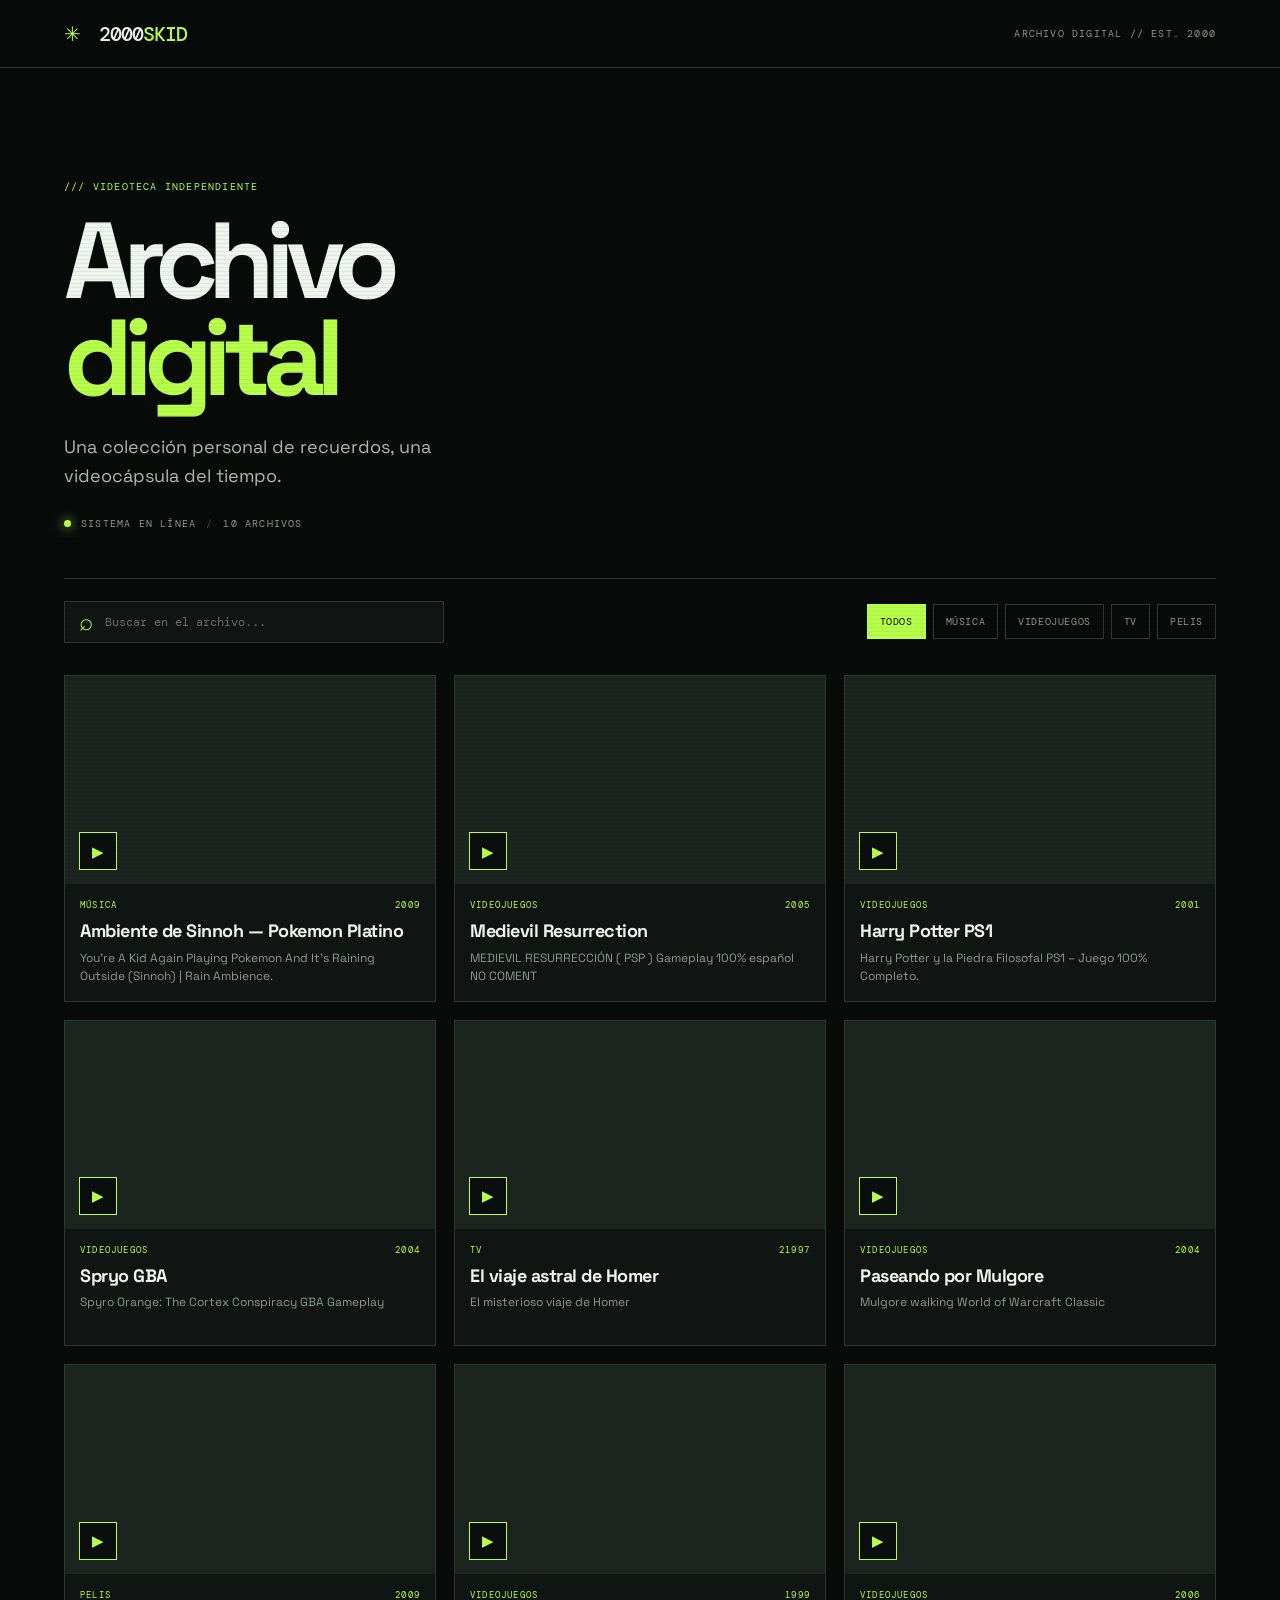
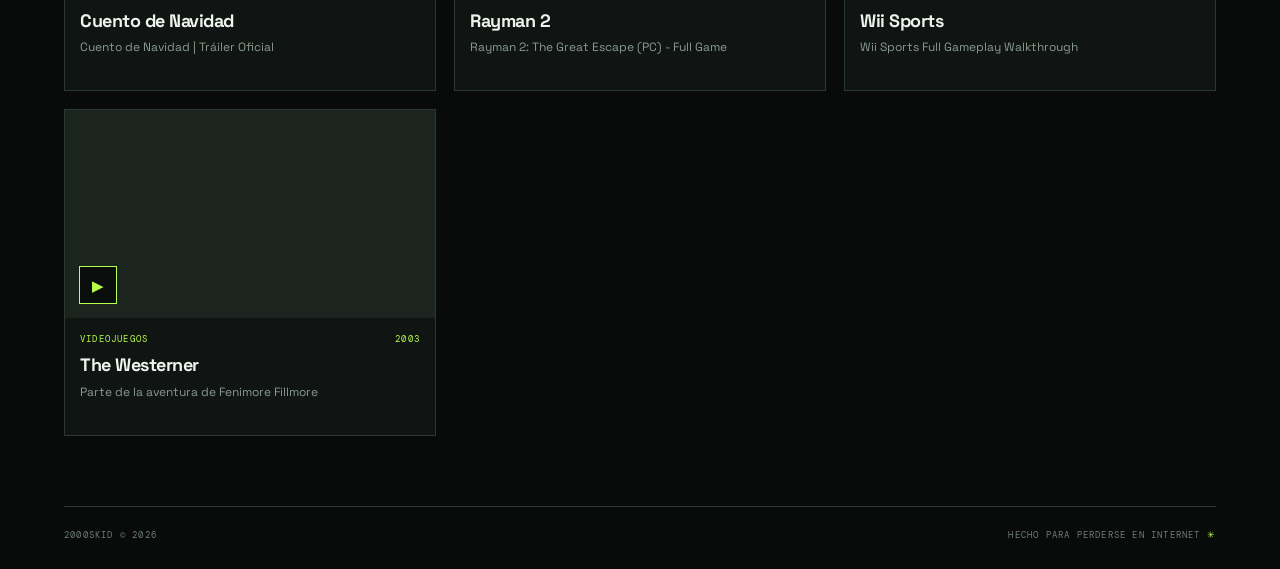
==== index_con_js.html @ f502f88e "Update index_con_js.html" ====
<!doctype html>
<html lang="es">
<head>
<meta charset="utf-8">
   <link rel="icon" type="image/png" href="pez.png">
<meta name="viewport" content="width=device-width, initial-scale=1">
<meta name="theme-color" content="#080b0a">
<title>2000SKID — Videoteca</title>

<style>
@import url('https://fonts.googleapis.com/css2?family=DM+Mono:wght@400;500&family=Space+Grotesk:wght@400;500;600;700&display=swap');

:root {
  --bg: #080b0a;
  --panel: #101513;
  --line: #2b3930;
  --text: #edf4ec;
  --muted: #8a9b8e;
  --green: #b7ff4a;
  --mono: "DM Mono", monospace;
  --sans: "Space Grotesk", Arial, sans-serif;
}

* { box-sizing: border-box; }

html { scroll-behavior: smooth; }

body {
  margin: 0;
  background: var(--bg);
  color: var(--text);
  font-family: var(--sans);
  min-height: 100vh;
}

body::before {
  content: "";
  position: fixed;
  inset: 0;
  pointer-events: none;
  opacity: .16;
  background-image:
    linear-gradient(rgba(183,255,74,.045) 1px, transparent 1px),
    linear-gradient(90deg, rgba(183,255,74,.045) 1px, transparent 1px);
  background-size: 32px 32px;
  z-index: -1;
}

.scanlines {
  position: fixed;
  inset: 0;
  pointer-events: none;
  z-index: 5;
  opacity: .10;
  background: repeating-linear-gradient(
    to bottom, transparent 0, transparent 3px, #000 4px
  );
}

.topbar {
  min-height: 68px;
  padding: 0 clamp(20px, 5vw, 76px);
  border-bottom: 1px solid var(--line);
  display: flex;
  align-items: center;
  justify-content: space-between;
  gap: 16px;
  background: rgba(8,11,10,.88);
}

.brand {
  font: 500 20px var(--mono);
  letter-spacing: -1px;
  color: var(--text);
  text-decoration: none;
}

.brand span:last-child { color: var(--green); }
.brand-mark { color: var(--green); margin-right: 8px; }

.top-note, .eyebrow, .status-line, footer,
.card-meta, .dialog-head {
  font-family: var(--mono);
  font-size: 10px;
  letter-spacing: 1.2px;
}

.top-note { color: var(--muted); }

.wrap {
  width: min(1180px, 90vw);
  margin: 0 auto;
}

.hero {
  padding: clamp(58px, 9vw, 112px) 0 48px;
  max-width: 760px;
}

.eyebrow {
  color: var(--green);
  margin: 0 0 20px;
}

h1 {
  font-size: clamp(54px, 9vw, 108px);
  line-height: .9;
  letter-spacing: -.085em;
  margin: 0;
  font-weight: 700;
}

h1 span { color: var(--green); }

.intro {
  font-size: clamp(15px, 2vw, 18px);
  color: #aebbb0;
  max-width: 480px;
  line-height: 1.6;
  margin: 26px 0;
}

.status-line {
  color: var(--muted);
  display: flex;
  align-items: center;
  gap: 10px;
  flex-wrap: wrap;
}

.pulse {
  width: 7px;
  height: 7px;
  background: var(--green);
  border-radius: 50%;
  box-shadow: 0 0 12px var(--green);
}

.slash { color: #445347; }

.toolbar {
  border-top: 1px solid var(--line);
  padding: 22px 0;
  display: flex;
  gap: 18px;
  align-items: center;
  justify-content: space-between;
  flex-wrap: wrap;
}

.searchbox {
  display: flex;
  align-items: center;
  gap: 10px;
  background: var(--panel);
  border: 1px solid var(--line);
  padding: 0 14px;
  min-width: min(100%, 300px);
  height: 42px;
  flex: 1;
  max-width: 380px;
  color: var(--green);
}

.searchbox span { font-size: 24px; }

.searchbox input {
  background: transparent;
  border: 0;
  outline: 0;
  color: var(--text);
  font: 12px var(--mono);
  width: 100%;
}

.searchbox input::placeholder { color: #657267; }

.categories {
  display: flex;
  gap: 7px;
  flex-wrap: wrap;
}

.category-button {
  background: transparent;
  border: 1px solid var(--line);
  color: var(--muted);
  font: 10px var(--mono);
  letter-spacing: .6px;
  padding: 10px 12px;
  cursor: pointer;
  transition: .15s;
}

.category-button:hover,
.category-button.active {
  color: var(--bg);
  background: var(--green);
  border-color: var(--green);
}

.video-grid {
  display: grid;
  grid-template-columns: repeat(3, minmax(0, 1fr));
  gap: 18px;
  padding: 10px 0 70px;
}

.video-card {
  min-width: 0;
  background: var(--panel);
  border: 1px solid var(--line);
  transition: transform .18s, border-color .18s;
  cursor: pointer;
}

.video-card:hover {
  transform: translateY(-4px);
  border-color: var(--green);
}

.thumb {
  aspect-ratio: 16 / 9;
  background: #1b241e;
  position: relative;
  overflow: hidden;
}

.thumb img {
  width: 100%;
  height: 100%;
  object-fit: cover;
  display: block;
  transition: transform .25s;
}

.video-card:hover .thumb img { transform: scale(1.04); }

.play-icon {
  position: absolute;
  left: 14px;
  bottom: 14px;
  width: 38px;
  height: 38px;
  border: 1px solid var(--green);
  background: rgba(8,11,10,.85);
  display: grid;
  place-items: center;
  color: var(--green);
  font-size: 15px;
}

.card-body { padding: 15px 15px 16px; }

.card-meta {
  display: flex;
  justify-content: space-between;
  gap: 8px;
  color: var(--green);
  font-size: 9px;
  margin-bottom: 9px;
}

.card-title {
  font-size: 18px;
  line-height: 1.2;
  margin: 0 0 7px;
  letter-spacing: -.5px;
}

.card-description {
  color: var(--muted);
  font-size: 12px;
  line-height: 1.5;
  margin: 0;
  min-height: 36px;
}

.empty-state {
  padding: 40px 0 90px;
  text-align: center;
  color: var(--muted);
  font: 12px var(--mono);
}

footer {
  border-top: 1px solid var(--line);
  padding: 22px 0 28px;
  display: flex;
  justify-content: space-between;
  gap: 16px;
  flex-wrap: wrap;
  color: #6e7e72;
  font-size: 9px;
}

.footer-star { color: var(--green); }

.video-dialog {
  width: min(900px, 94vw);
  padding: 0;
  background: #090d0a;
  color: var(--text);
  border: 1px solid var(--green);
  box-shadow: 0 0 60px #000;
}

.video-dialog::backdrop {
  background: rgba(0,0,0,.85);
  backdrop-filter: blur(4px);
}

.dialog-head {
  padding: 14px 16px;
  display: flex;
  align-items: center;
  justify-content: space-between;
  gap: 12px;
  border-bottom: 1px solid var(--line);
  color: var(--green);
}

.close-button {
  border: 0;
  background: transparent;
  color: var(--text);
  font: 10px var(--mono);
  cursor: pointer;
}

.player {
  aspect-ratio: 16 / 9;
  background: #000;
}

.player iframe {
  display: block;
  width: 100%;
  height: 100%;
  border: 0;
}

@media (max-width: 850px) {
  .video-grid { grid-template-columns: repeat(2, minmax(0, 1fr)); }
  .toolbar { align-items: stretch; }
  .searchbox { max-width: none; }
  .categories { width: 100%; }
}

@media (max-width: 540px) {
  .top-note { font-size: 8px; }
  .video-grid { grid-template-columns: 1fr; gap: 14px; }
  .hero { padding-top: 64px; }
  .card-title { font-size: 20px; }
  footer { line-height: 1.7; }
}
</style>
</head>

<body>
<div class="scanlines" aria-hidden="true"></div>

<header class="topbar">
  <a class="brand" href="#">
    <span class="brand-mark">✳</span> 2000<span>SKID</span>
  </a>
  <div class="top-note">ARCHIVO DIGITAL // EST. 2000</div>
</header>

<main class="wrap">
  <section class="hero">
    <p class="eyebrow">/// VIDEOTECA INDEPENDIENTE</p>
    <h1>Archivo<br><span>digital</span></h1>
    <p class="intro">
      Una colección personal de recuerdos, una videocápsula del tiempo.
    </p>
    <div class="status-line">
      <span class="pulse"></span> SISTEMA EN LÍNEA
      <span class="slash">/</span>
      <span id="video-count">0 ARCHIVOS</span>
    </div>
  </section>

  <section class="toolbar" aria-label="Buscar vídeos">
    <label class="searchbox">
      <span aria-hidden="true">⌕</span>
      <input id="search" type="search" placeholder="Buscar en el archivo..." autocomplete="off">
    </label>
    <div id="categories" class="categories" aria-label="Filtrar por categoría"></div>
  </section>

  <section id="video-grid" class="video-grid" aria-live="polite"></section>
  <p id="empty-state" class="empty-state" hidden>
    No hay resultados. Prueba otra búsqueda o categoría.
  </p>

  <footer>
    <span>2000SKID © <span id="year"></span></span>
    <span>HECHO PARA PERDERSE EN INTERNET <span class="footer-star">✳</span></span>
  </footer>
</main>

<dialog id="video-dialog" class="video-dialog">
  <div class="dialog-head">
    <span id="dialog-title">REPRODUCIENDO ARCHIVO</span>
    <button id="close-dialog" class="close-button" aria-label="Cerrar vídeo">✕ CERRAR</button>
  </div>
  <div id="player" class="player"></div>
</dialog>

<script>
/*
=========================================================
AÑADIR VÍDEOS:
1. Copia uno de los bloques de la lista.
2. Pégalo antes del cierre ]; de la lista.
3. Pon una coma entre cada bloque.
4. Cambia título, enlace, categoría, año y descripción.
=========================================================
*/
const videos = [
  {
    titulo: "Ambiente de Sinnoh — Pokemon Platino",
    url: "https://www.youtube.com/watch?v=1cF3N_2lKK8&t=43s",
    categoria: "Música",
    anio: "2009",
    descripcion: "You're A Kid Again Playing Pokemon And It's Raining Outside (Sinnoh) | Rain Ambience."
  },
  {
    titulo: "Medievil Resurrection",
    url: "https://www.youtube.com/watch?v=LbC28INLyZw",
    categoria: "Videojuegos",
    anio: "2005",
    descripcion: "MEDIEVIL RESURRECCIÓN ( PSP ) Gameplay 100% español NO COMENT"
  },
  {
    titulo: "Harry Potter PS1 ",
    url: "https://www.youtube.com/watch?v=Tccf3X0rz-U",
    categoria: "Videojuegos",
    anio: "2001",
    descripcion: "Harry Potter y la Piedra Filosofal PS1 – Juego 100% Completo."
  },
  {
    titulo: "Spryo GBA",
    url: "https://www.youtube.com/watch?v=U1XYEw7BOvU&t=2260s",
    categoria: "Videojuegos",
    anio: "2004",
    descripcion: "Spyro Orange: The Cortex Conspiracy GBA Gameplay"
  },
  {
    titulo: "El viaje astral de Homer",
    url: "https://www.youtube.com/watch?v=9LXEPx_AMaU",
    categoria: "TV",
    anio: "21997",
    descripcion: "El misterioso viaje de Homer"
  },
  {
    titulo: "Paseando por Mulgore",
    url: "https://www.youtube.com/watch?v=hJba3NVLtz8",
    categoria: "Videojuegos",
    anio: "2004",
    descripcion: "Mulgore walking World of Warcraft Classic"
  },
  {
    titulo: "Cuento de Navidad",
    url: "https://www.youtube.com/watch?v=fWpn4nmpK9g",
    categoria: "Pelis",
    anio: "2009",
    descripcion: "Cuento de Navidad | Tráiler Oficial "
  },
   {
    titulo: "Rayman 2",
    url: "https://www.youtube.com/watch?v=DJ4OxQWjV8o",
    categoria: "Videojuegos",
    anio: "1999",
    descripcion: "Rayman 2: The Great Escape (PC) - Full Game"
  },
   {
    titulo: "Wii Sports",
    url: "https://www.youtube.com/watch?v=vh1-WkCsNQM&t=975s",
    categoria: "Videojuegos",
    anio: "2006",
    descripcion: "Wii Sports Full Gameplay Walkthrough"
  },
   {
    titulo: "The Westerner",
    url: "https://www.youtube.com/watch?v=CIq72ehCjjI",
    categoria: "Videojuegos",
    anio: "2003",
    descripcion: "Parte de la aventura de Fenimore Fillmore"
  },
];

const grid = document.getElementById("video-grid");
const search = document.getElementById("search");
const categoriesEl = document.getElementById("categories");
const empty = document.getElementById("empty-state");
const count = document.getElementById("video-count");
const dialog = document.getElementById("video-dialog");
const player = document.getElementById("player");
const dialogTitle = document.getElementById("dialog-title");

let activeCategory = "Todos";
document.getElementById("year").textContent = new Date().getFullYear();

function youtubeId(url) {
  try {
    const u = new URL(url);
    if (u.hostname.includes("youtu.be")) return u.pathname.slice(1);
    if (u.hostname.includes("youtube.com")) {
      if (u.pathname === "/watch") return u.searchParams.get("v");
      const parts = u.pathname.split("/");
      const i = parts.findIndex(x => ["embed", "shorts", "live"].includes(x));
      if (i >= 0) return parts[i + 1];
    }
  } catch (e) {}
  return null;
}

function buildCategories() {
  categoriesEl.innerHTML = "";
  const categories = ["Todos", ...new Set(videos.map(v => v.categoria).filter(Boolean))];

  categories.forEach(category => {
    const button = document.createElement("button");
    button.className = "category-button" + (category === activeCategory ? " active" : "");
    button.type = "button";
    button.textContent = category.toUpperCase();

    button.addEventListener("click", () => {
      activeCategory = category;
      buildCategories();
      render();
    });

    categoriesEl.appendChild(button);
  });
}

function playVideo(video) {
  const id = youtubeId(video.url);

  if (!id) {
    window.open(video.url, "_blank", "noopener,noreferrer");
    return;
  }

  dialogTitle.textContent = "REPRODUCIENDO // " + video.titulo;
  player.innerHTML = "";

  const frame = document.createElement("iframe");
  frame.src = "https://www.youtube-nocookie.com/embed/" + encodeURIComponent(id) + "?autoplay=1&rel=0";
  frame.title = video.titulo;
  frame.allow = "accelerometer; autoplay; clipboard-write; encrypted-media; gyroscope; picture-in-picture; web-share";
  frame.allowFullscreen = true;

  player.appendChild(frame);
  dialog.showModal();
}

function render() {
  const query = search.value.trim().toLowerCase();

  const filtered = videos.filter(video => {
    const categoryMatch = activeCategory === "Todos" || video.categoria === activeCategory;
    const text = (
      video.titulo + " " +
      (video.descripcion || "") + " " +
      (video.categoria || "") + " " +
      (video.anio || "")
    ).toLowerCase();

    return categoryMatch && text.includes(query);
  });

  count.textContent = filtered.length + " " +
    (filtered.length === 1 ? "ARCHIVO" : "ARCHIVOS");

  grid.innerHTML = "";
  empty.hidden = filtered.length > 0;

  filtered.forEach(video => {
    const card = document.createElement("article");
    card.className = "video-card";
    card.tabIndex = 0;
    card.setAttribute("role", "button");
    card.setAttribute("aria-label", "Reproducir " + video.titulo);

    const thumb = document.createElement("div");
    thumb.className = "thumb";

    const img = document.createElement("img");
    img.loading = "lazy";
    img.alt = "";

    const id = youtubeId(video.url);
    if (id) {
      img.src = "https://i.ytimg.com/vi/" + encodeURIComponent(id) + "/hqdefault.jpg";
      img.onerror = () => { img.style.display = "none"; };
    }

    thumb.appendChild(img);

    const play = document.createElement("span");
    play.className = "play-icon";
    play.textContent = "▶";
    thumb.appendChild(play);

    const body = document.createElement("div");
    body.className = "card-body";

    const meta = document.createElement("div");
    meta.className = "card-meta";

    const category = document.createElement("span");
    category.textContent = (video.categoria || "SIN CATEGORÍA").toUpperCase();

    const year = document.createElement("span");
    year.textContent = video.anio || "—";

    meta.append(category, year);

    const title = document.createElement("h2");
    title.className = "card-title";
    title.textContent = video.titulo || "Vídeo sin título";

    const description = document.createElement("p");
    description.className = "card-description";
    description.textContent = video.descripcion || "Pulsa para reproducir el archivo.";

    body.append(meta, title, description);
    card.append(thumb, body);

    card.addEventListener("click", () => playVideo(video));
    card.addEventListener("keydown", event => {
      if (event.key === "Enter" || event.key === " ") {
        event.preventDefault();
        playVideo(video);
      }
    });

    grid.appendChild(card);
  });
}

document.getElementById("close-dialog").addEventListener("click", () => dialog.close());
dialog.addEventListener("close", () => { player.innerHTML = ""; });
dialog.addEventListener("click", event => {
  if (event.target === dialog) dialog.close();
});

search.addEventListener("input", render);

buildCategories();
render();
</script>
</body>
</html>
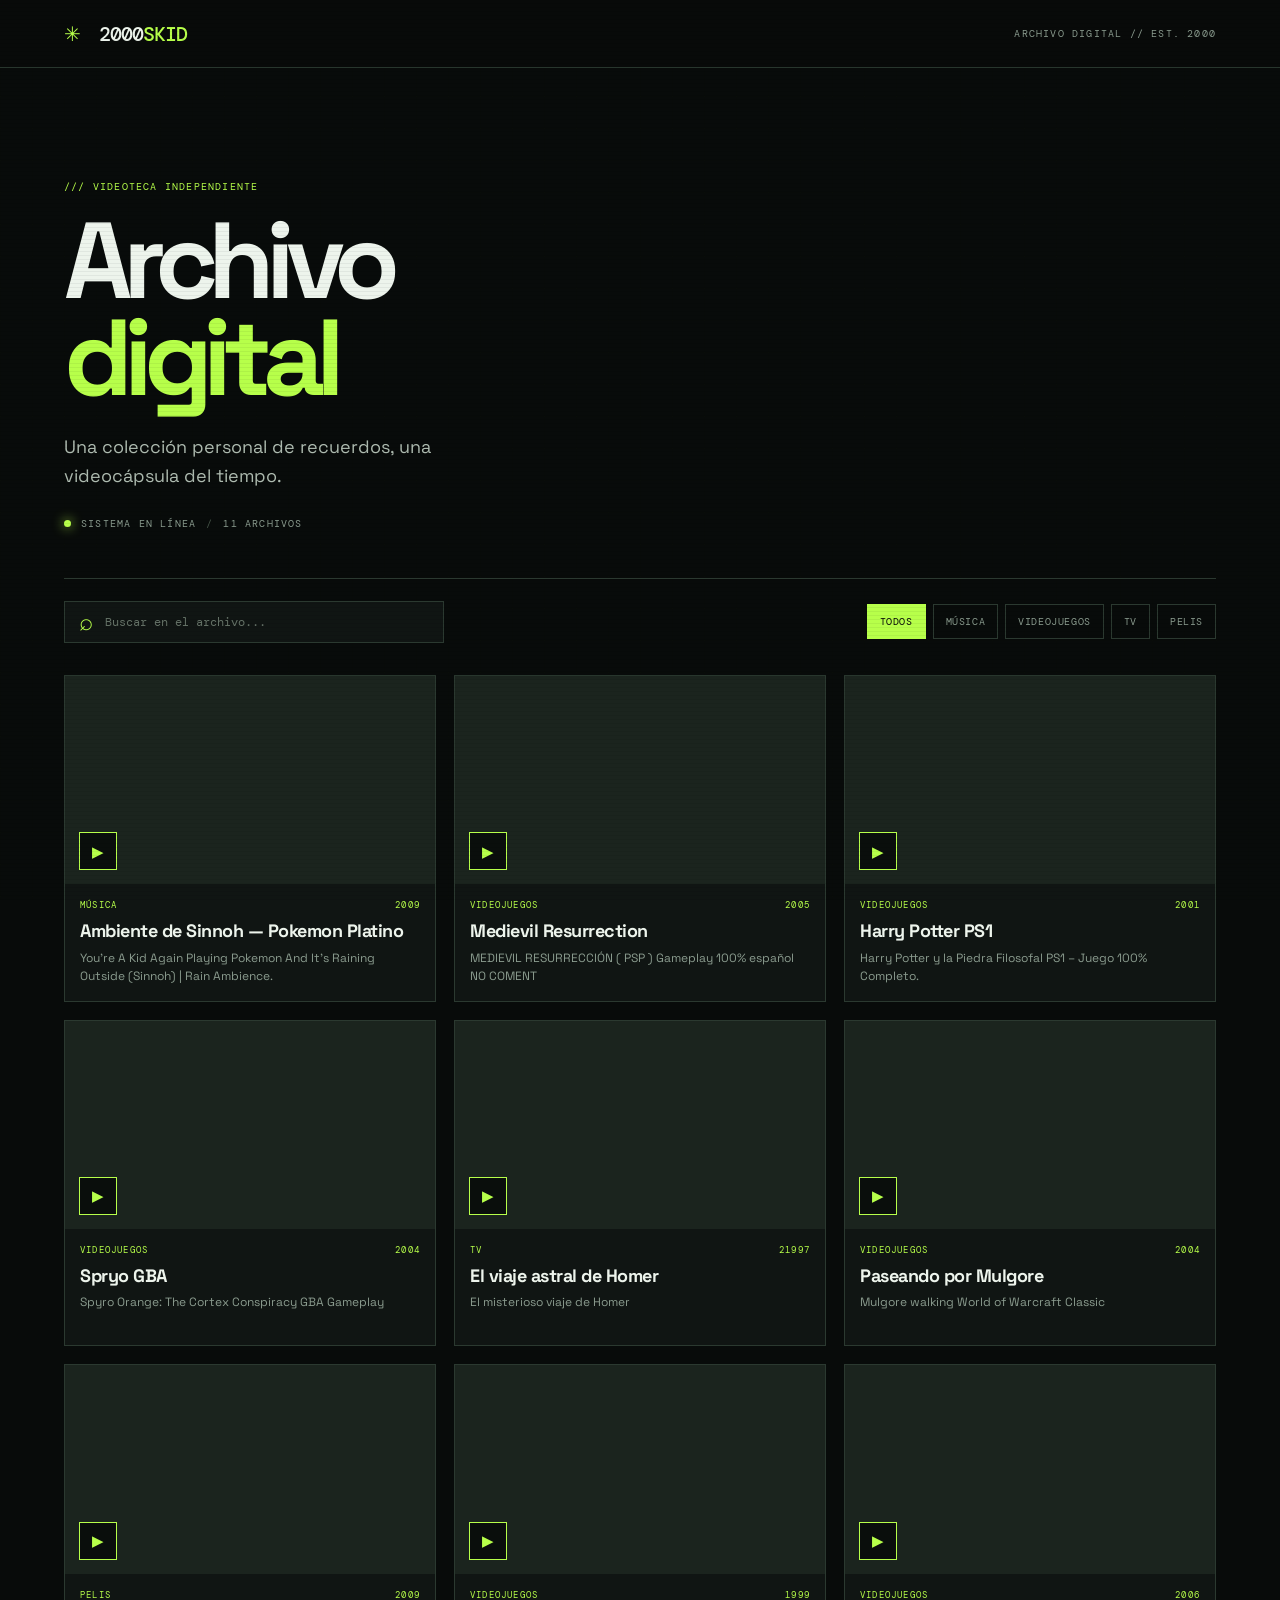
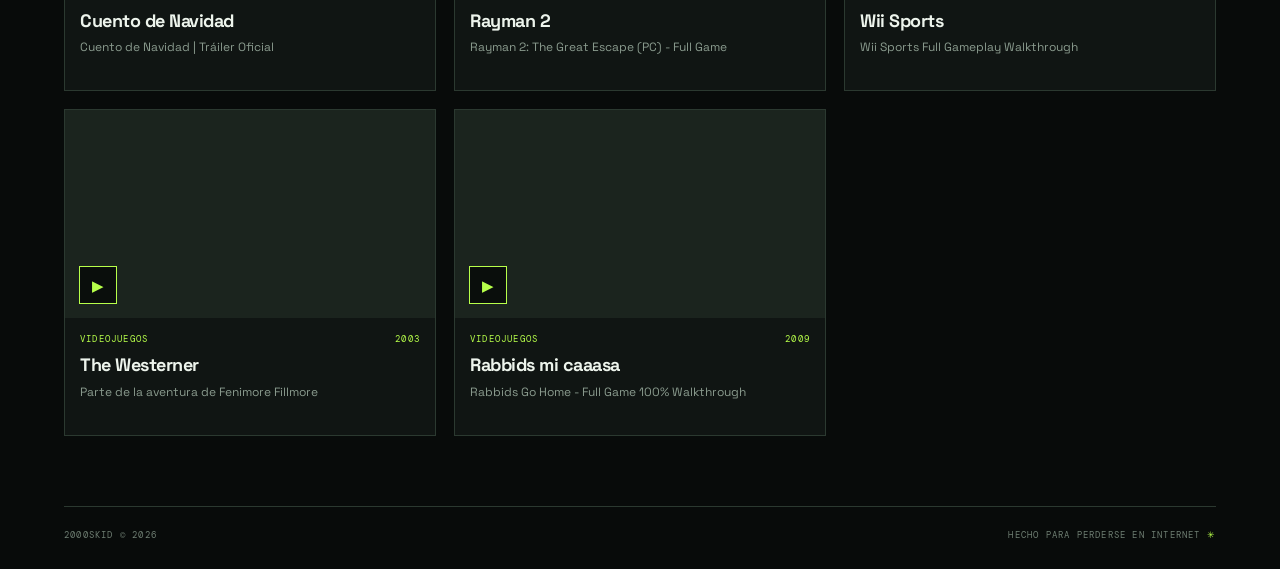
==== commit 972e0afb: "Update index_con_js.html" ====
--- a/index_con_js.html
+++ b/index_con_js.html
@@ -489,6 +489,13 @@
     anio: "2003",
     descripcion: "Parte de la aventura de Fenimore Fillmore"
   },
+   {
+    titulo: "Rabbids mi caaasa",
+    url: "https://www.youtube.com/watch?v=YZ-9-E9GxXc&t=11092s",
+    categoria: "Videojuegos",
+    anio: "2009",
+    descripcion: "Rabbids Go Home - Full Game 100% Walkthrough"
+  },
 ];
 
 const grid = document.getElementById("video-grid");
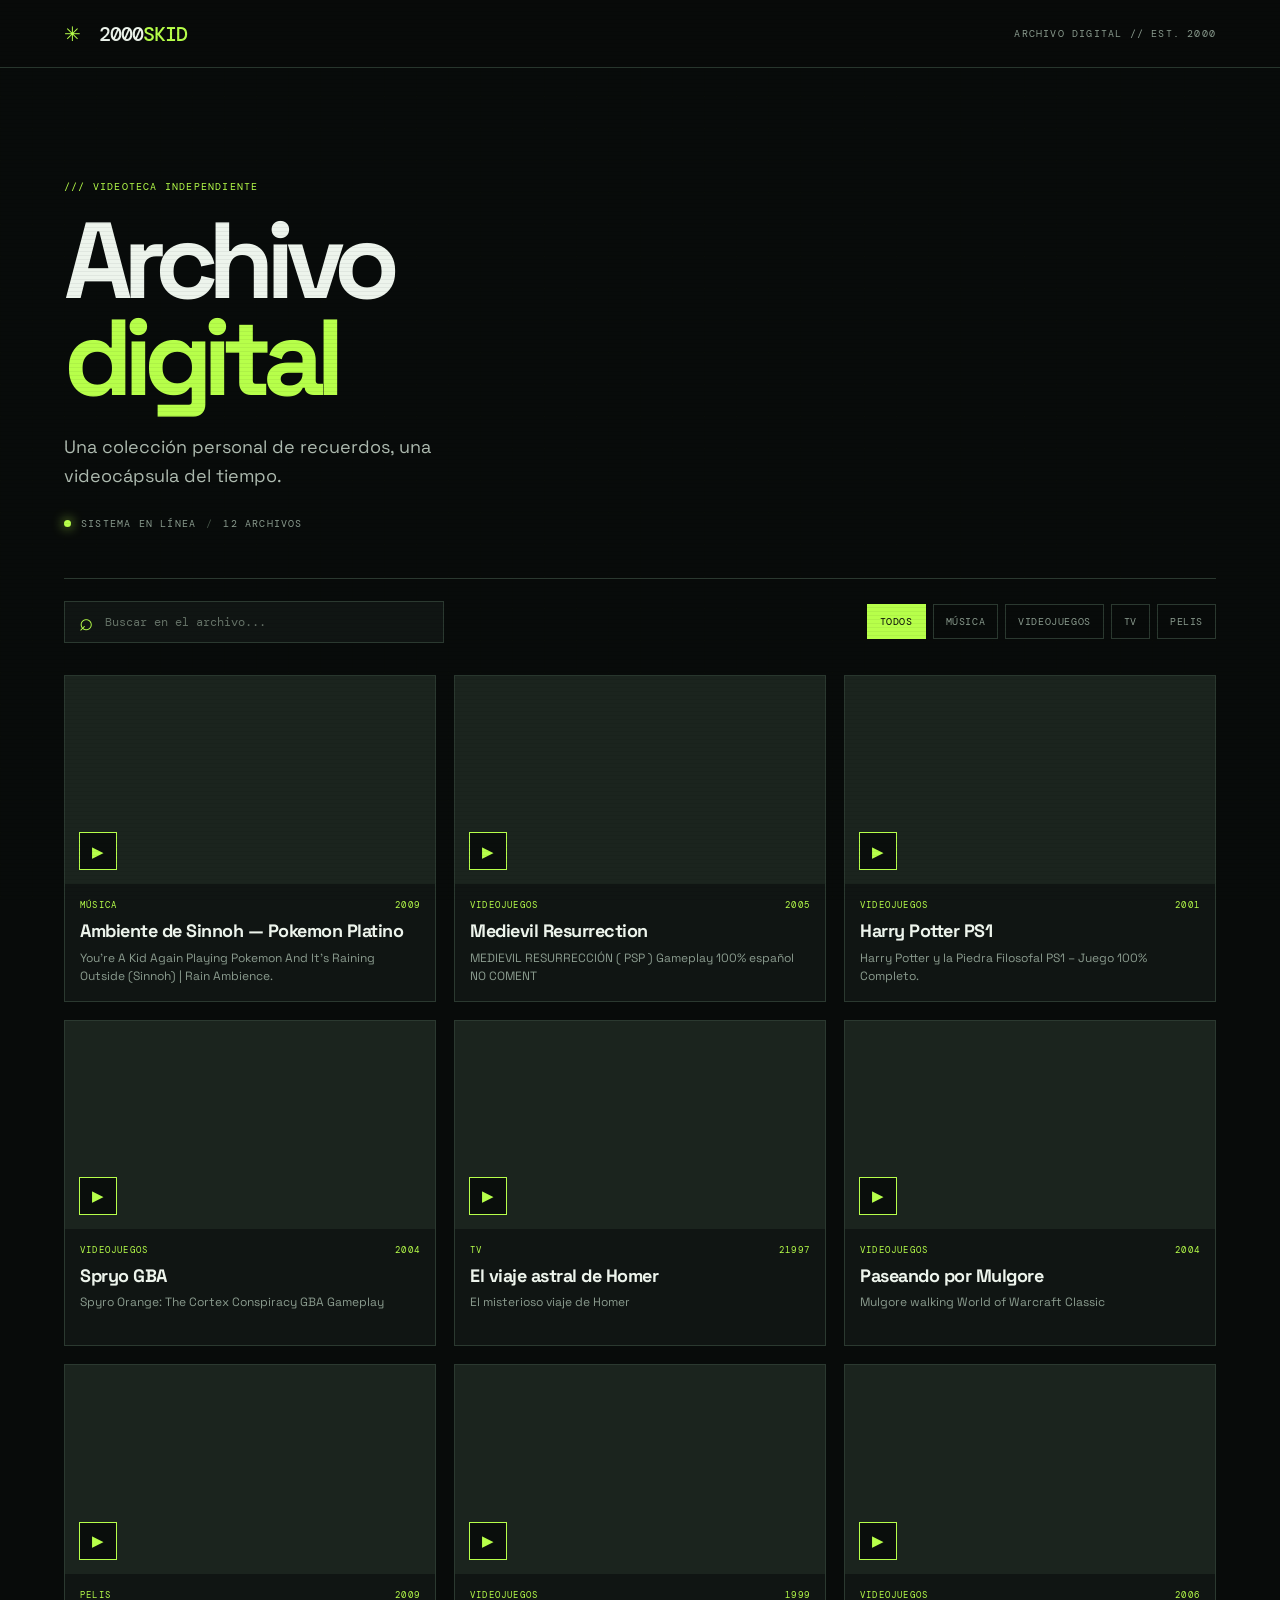
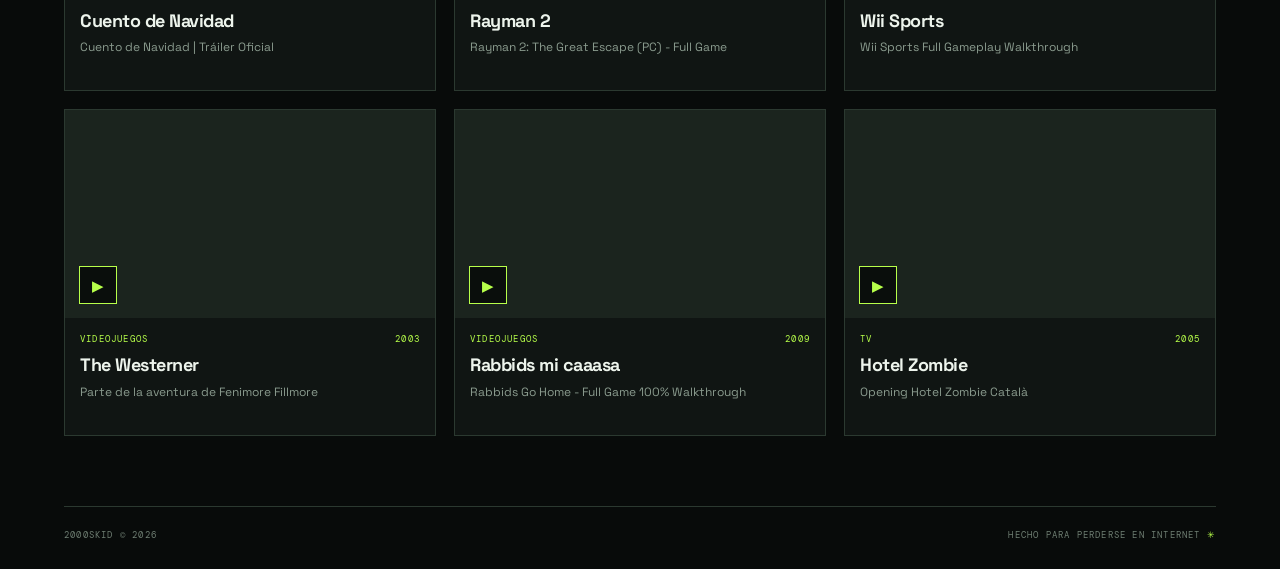
==== commit 57098349: "Update index_con_js.html" ====
--- a/index_con_js.html
+++ b/index_con_js.html
@@ -496,6 +496,13 @@
     anio: "2009",
     descripcion: "Rabbids Go Home - Full Game 100% Walkthrough"
   },
+   {
+    titulo: "Hotel Zombie",
+    url: "https://www.youtube.com/watch?v=YvZ_JuMn-uk&list=RDYvZ_JuMn-uk&start_radio=1",
+    categoria: "TV",
+    anio: "2005",
+    descripcion: "Opening Hotel Zombie Català"
+  },
 ];
 
 const grid = document.getElementById("video-grid");
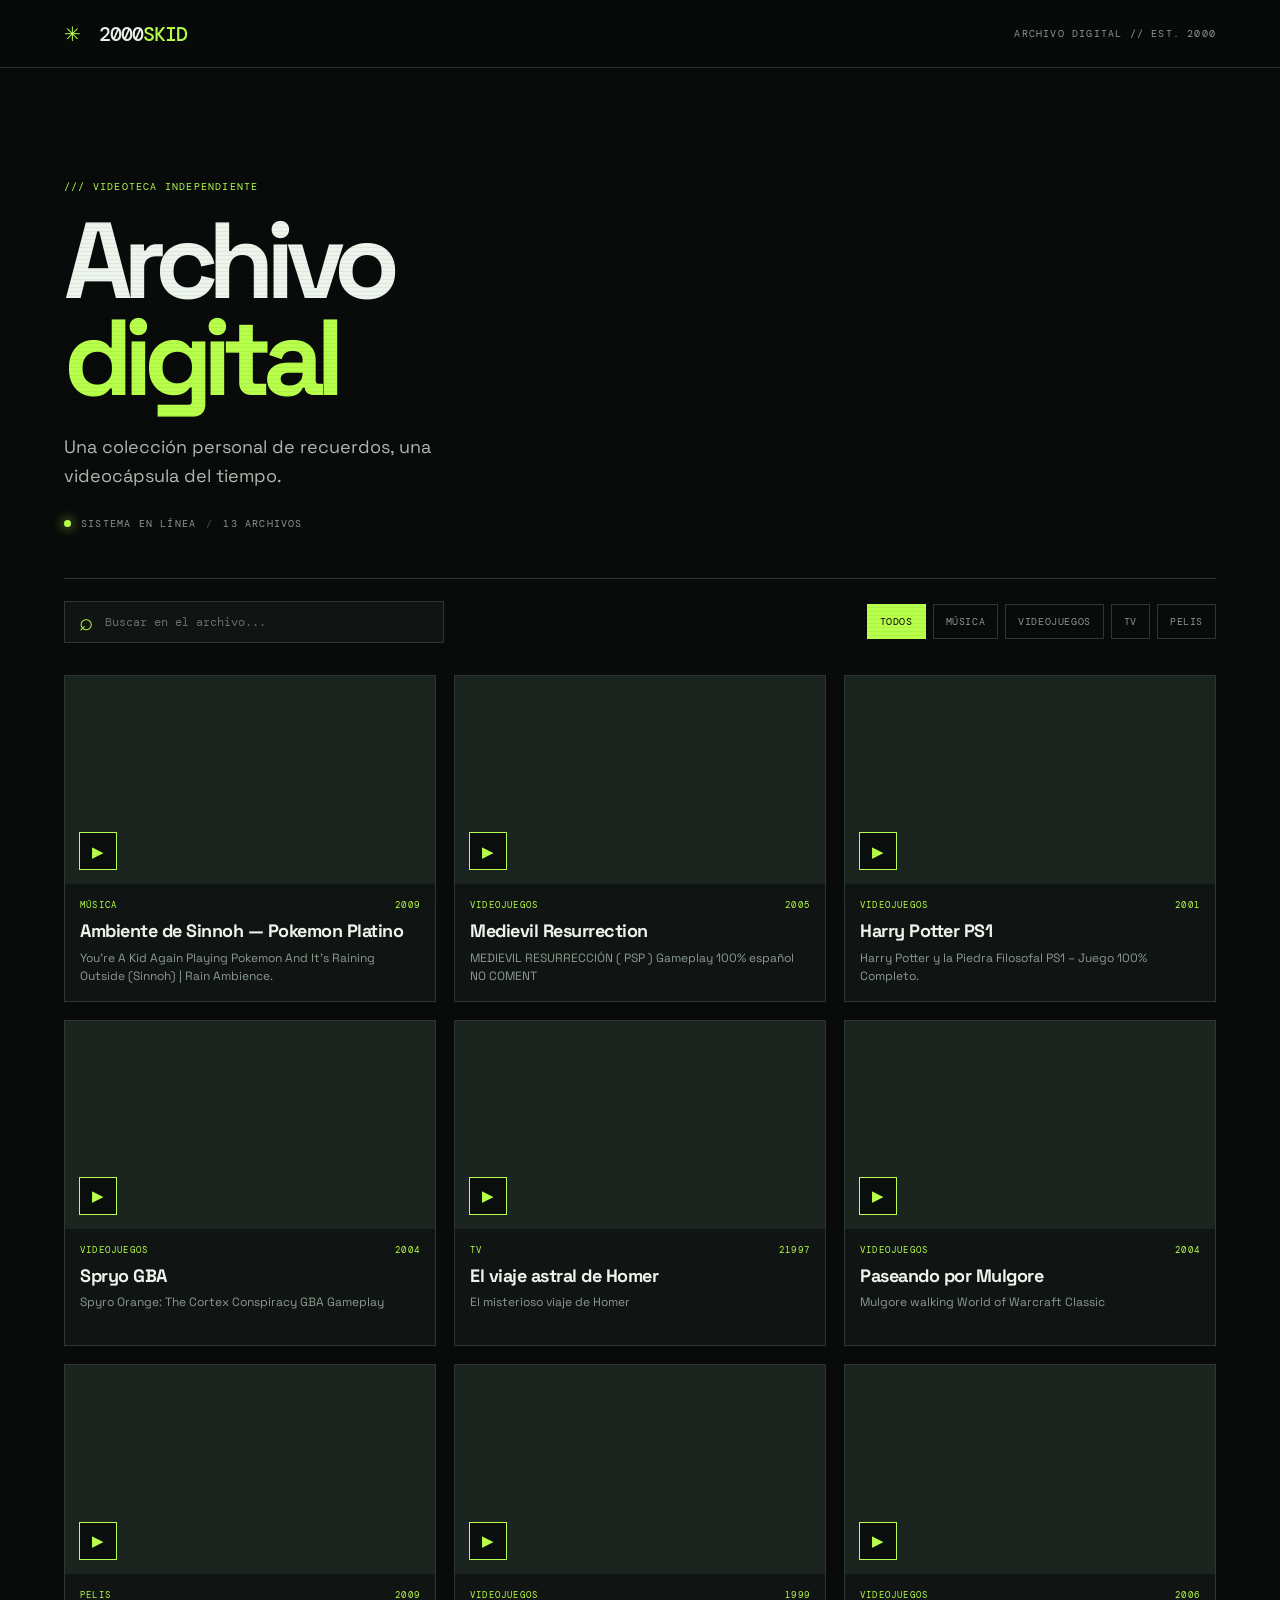
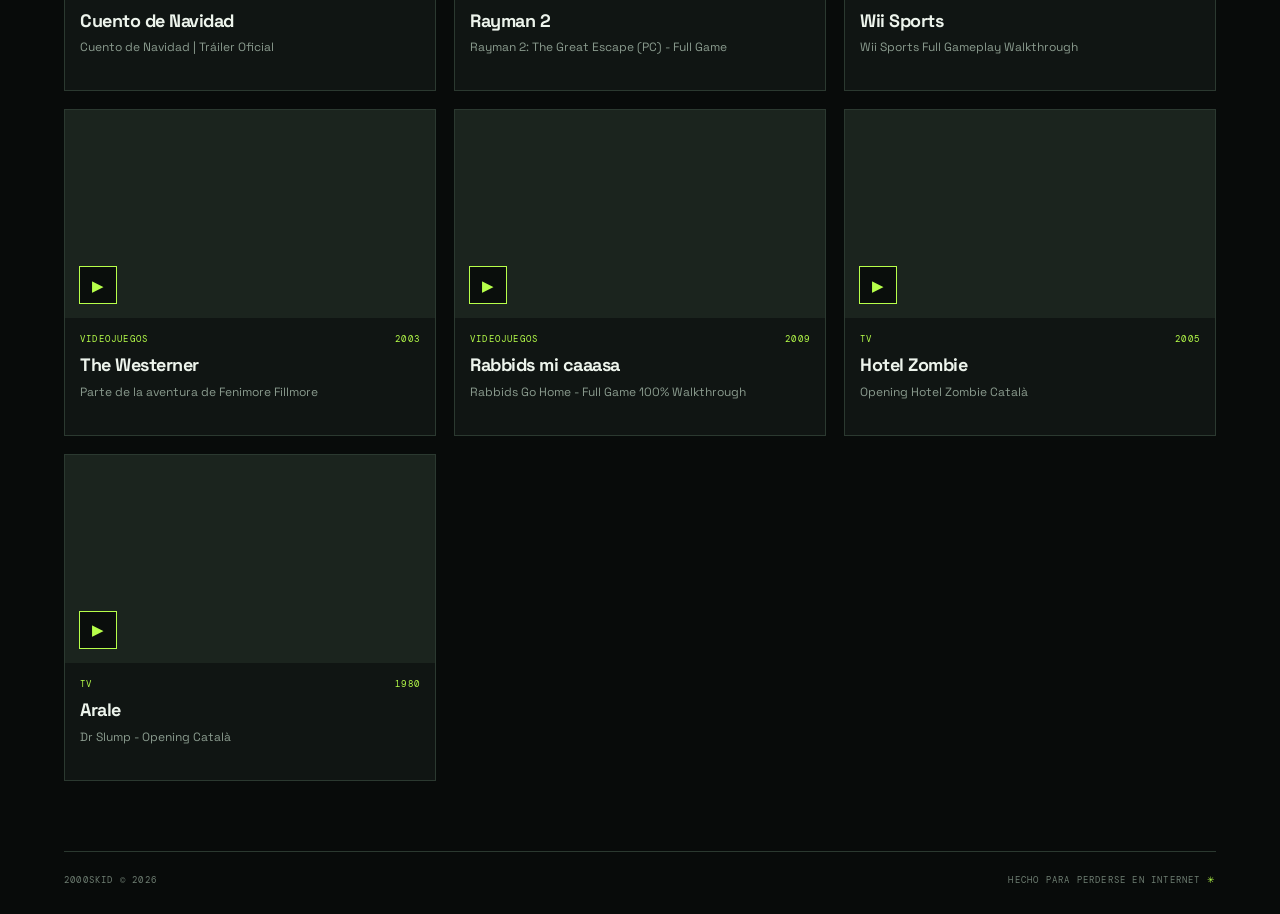
==== commit af438876: "Update index_con_js.html" ====
--- a/index_con_js.html
+++ b/index_con_js.html
@@ -503,6 +503,13 @@
     anio: "2005",
     descripcion: "Opening Hotel Zombie Català"
   },
+   {
+    titulo: "Arale",
+    url: "https://www.youtube.com/watch?v=ts1J4lGexcg&list=RDts1J4lGexcg&start_radio=1",
+    categoria: "TV",
+    anio: "1980",
+    descripcion: "Dr Slump - Opening Català"
+  },
 ];
 
 const grid = document.getElementById("video-grid");
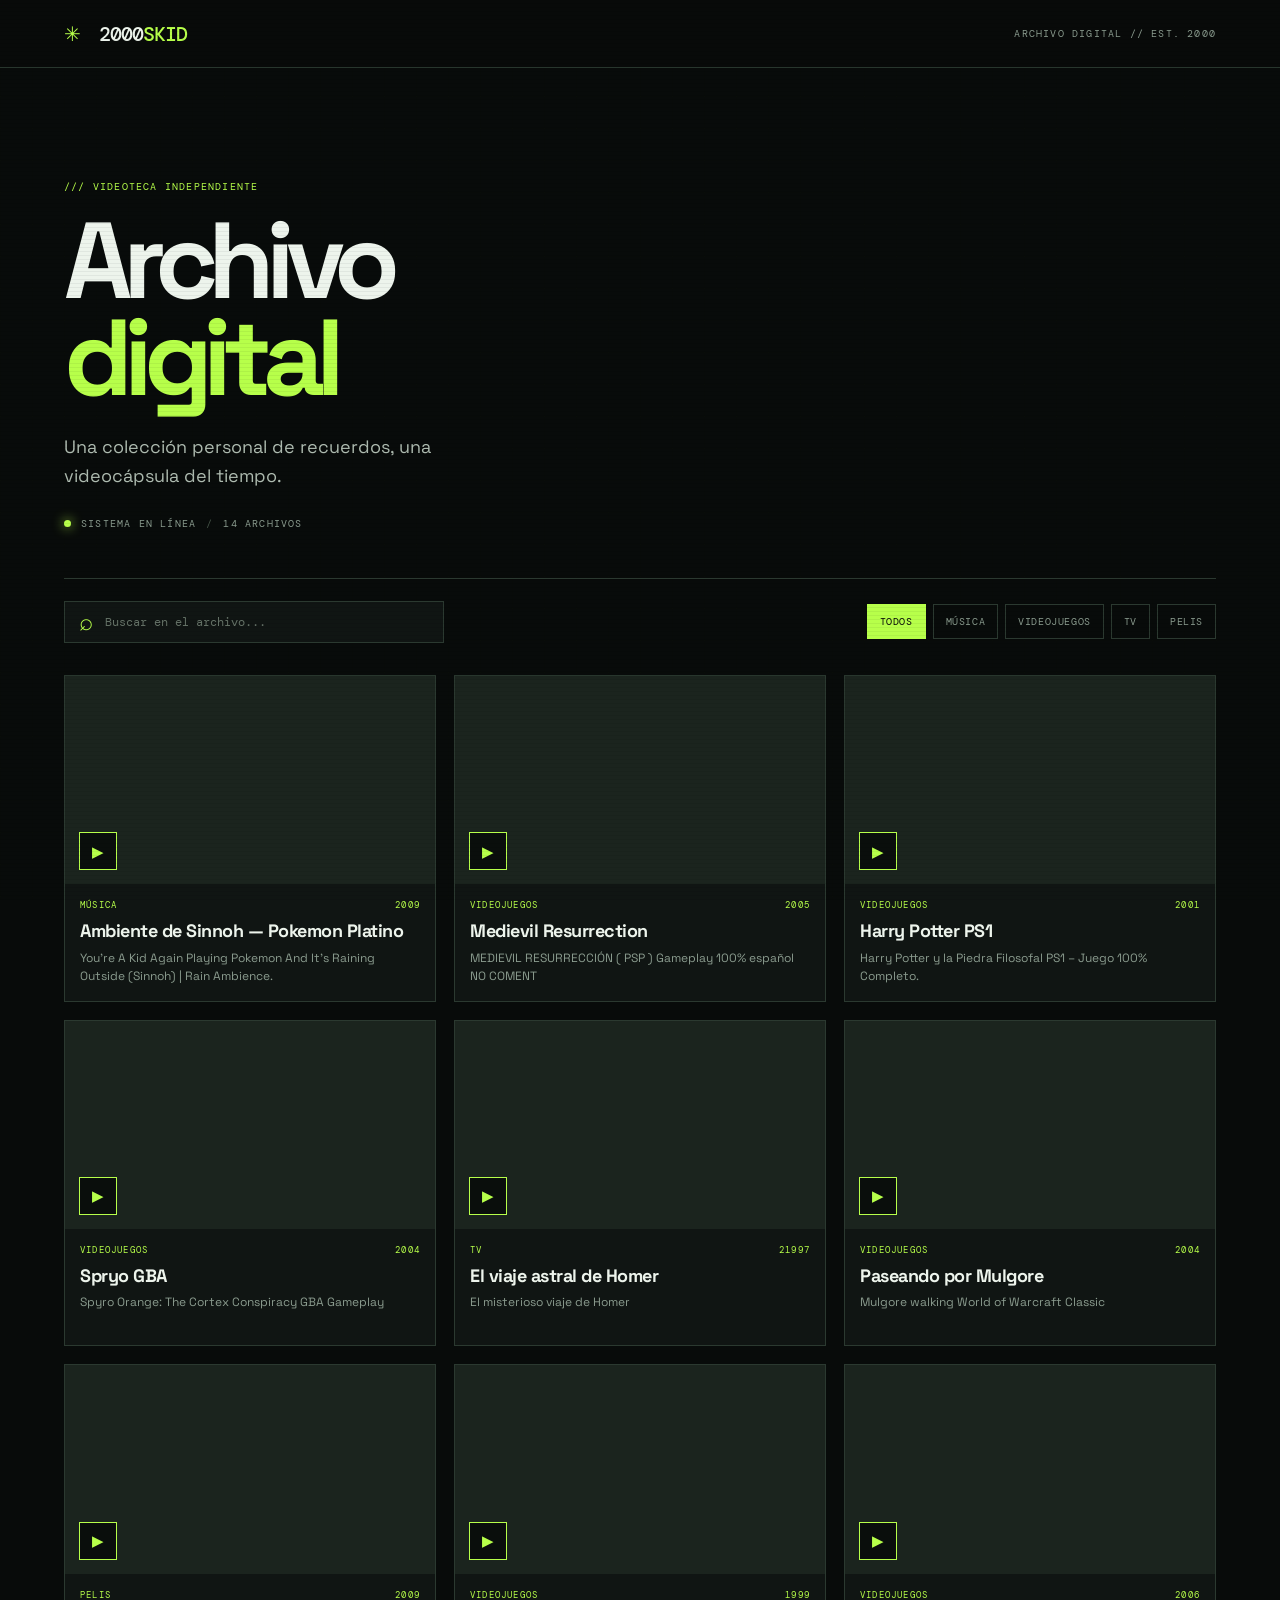
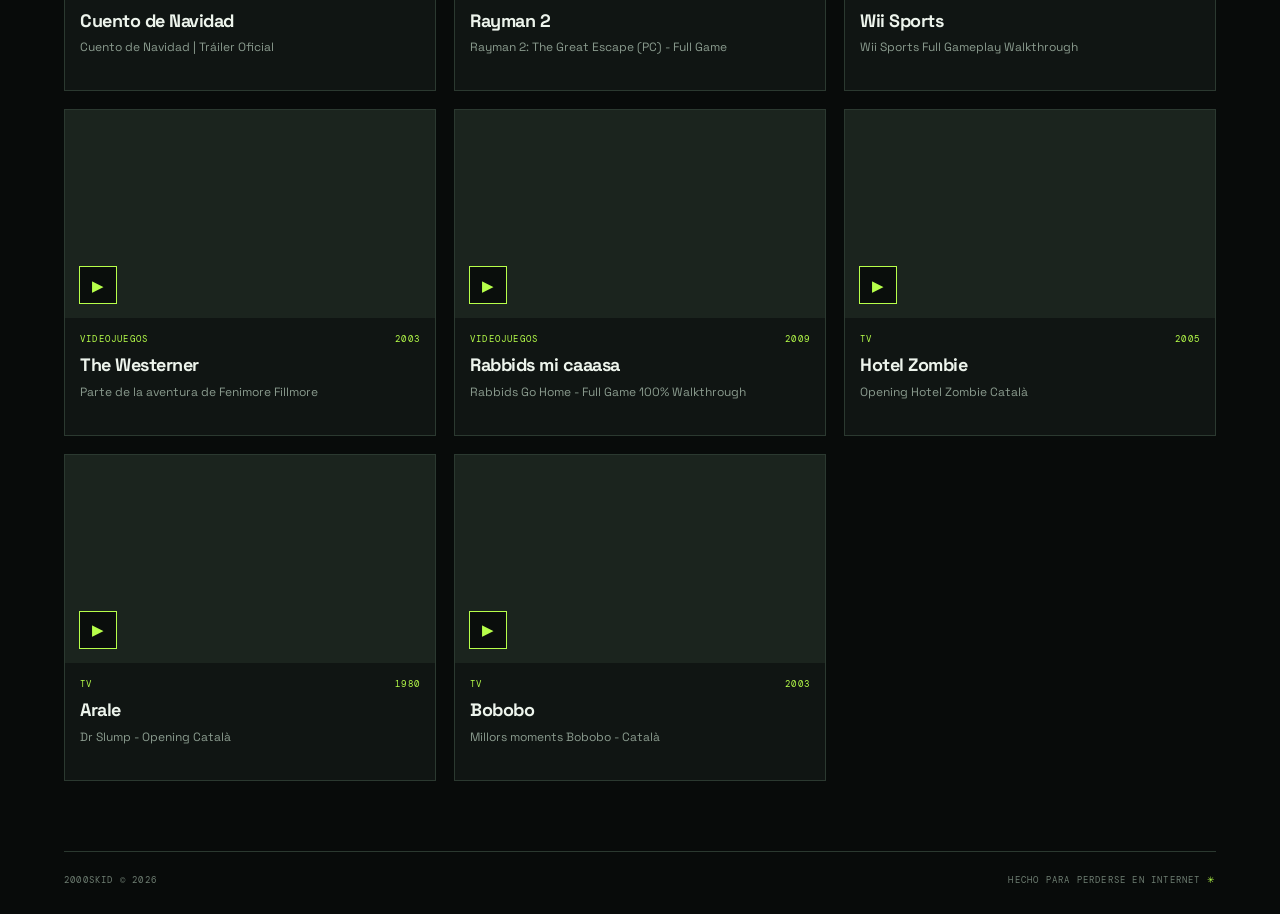
==== commit 989e41e3: "Update index_con_js.html" ====
--- a/index_con_js.html
+++ b/index_con_js.html
@@ -510,6 +510,13 @@
     anio: "1980",
     descripcion: "Dr Slump - Opening Català"
   },
+     {
+    titulo: "Bobobo",
+    url: "https://www.youtube.com/watch?v=h6hEcO4OYWE",
+    categoria: "TV",
+    anio: "2003",
+    descripcion: "Millors moments Bobobo - Català"
+  },
 ];
 
 const grid = document.getElementById("video-grid");
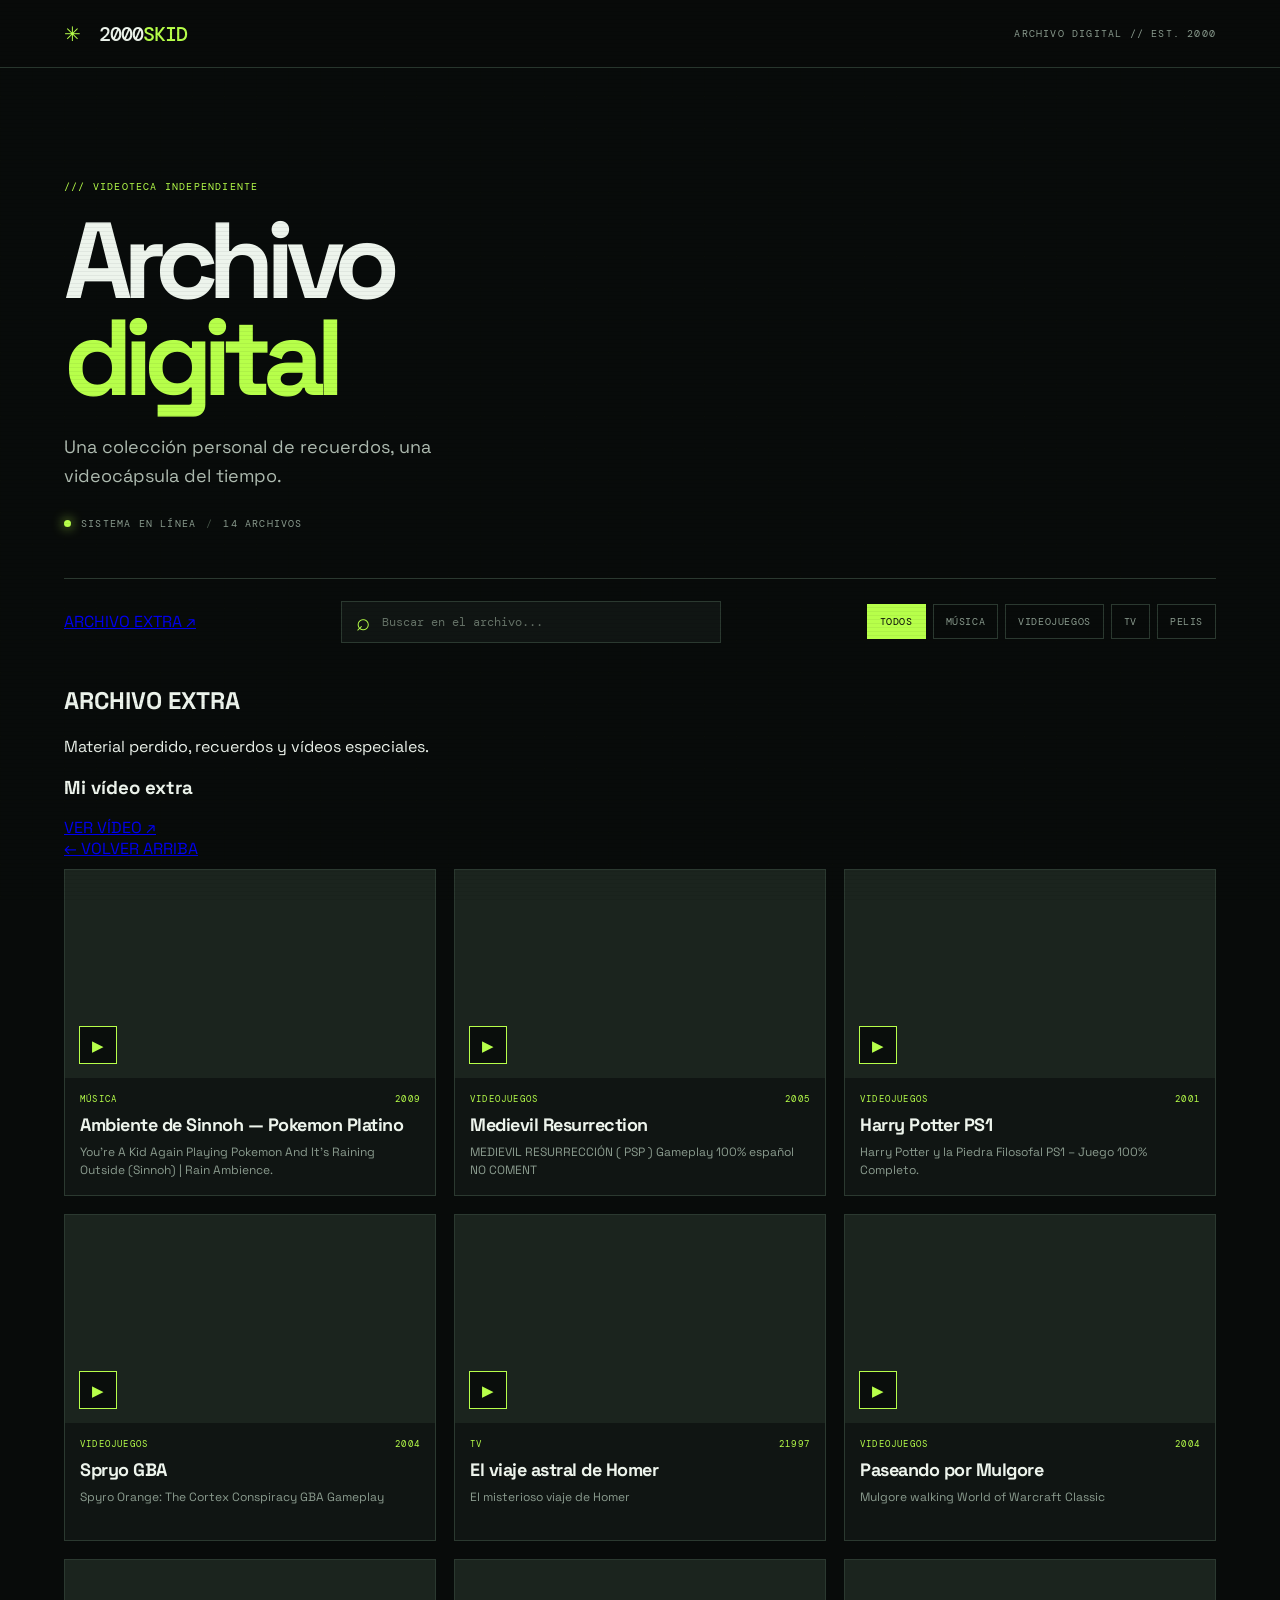
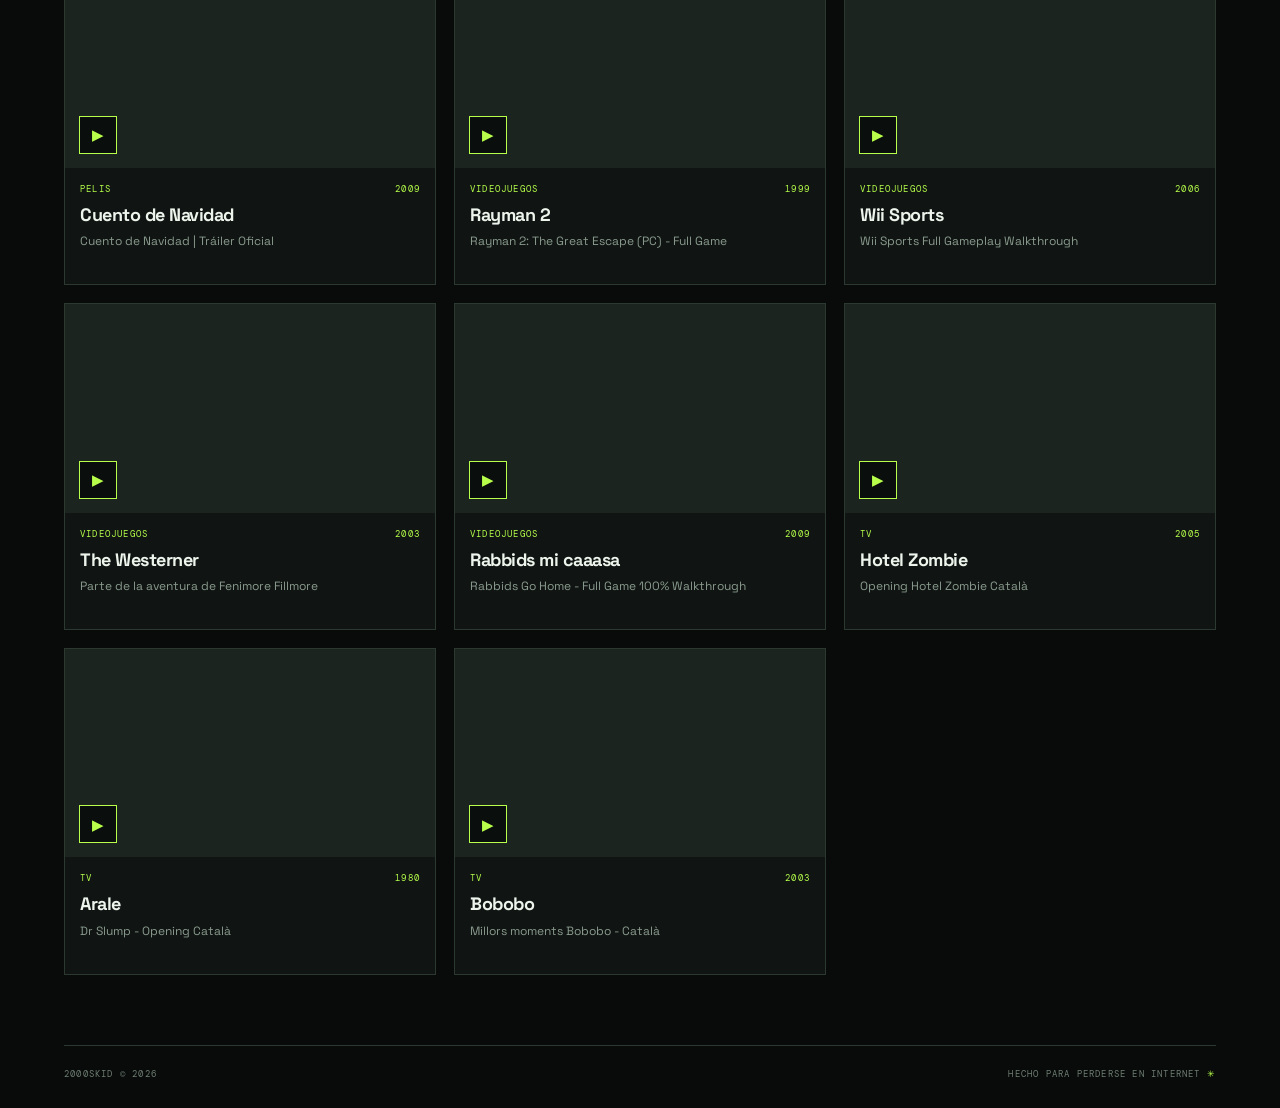
==== commit 374ebc73: "Update index_con_js.html" ====
--- a/index_con_js.html
+++ b/index_con_js.html
@@ -382,12 +382,28 @@
   </section>
 
   <section class="toolbar" aria-label="Buscar vídeos">
+     <a class="extra-button" href="#archivo-extra">ARCHIVO EXTRA ↗</a>
     <label class="searchbox">
       <span aria-hidden="true">⌕</span>
       <input id="search" type="search" placeholder="Buscar en el archivo..." autocomplete="off">
     </label>
     <div id="categories" class="categories" aria-label="Filtrar por categoría"></div>
   </section>
+   <section id="archivo-extra" class="archivo-extra">
+  <h2>ARCHIVO EXTRA</h2>
+  <p>Material perdido, recuerdos y vídeos especiales.</p>
+
+  <div class="extra-grid">
+    <article class="extra-video">
+      <h3>Mi vídeo extra</h3>
+      <a href="https://www.youtube.com/" target="_blank" rel="noopener">
+        VER VÍDEO ↗
+      </a>
+    </article>
+  </div>
+
+  <a href="#" class="extra-button">← VOLVER ARRIBA</a>
+</section>
 
   <section id="video-grid" class="video-grid" aria-live="polite"></section>
   <p id="empty-state" class="empty-state" hidden>
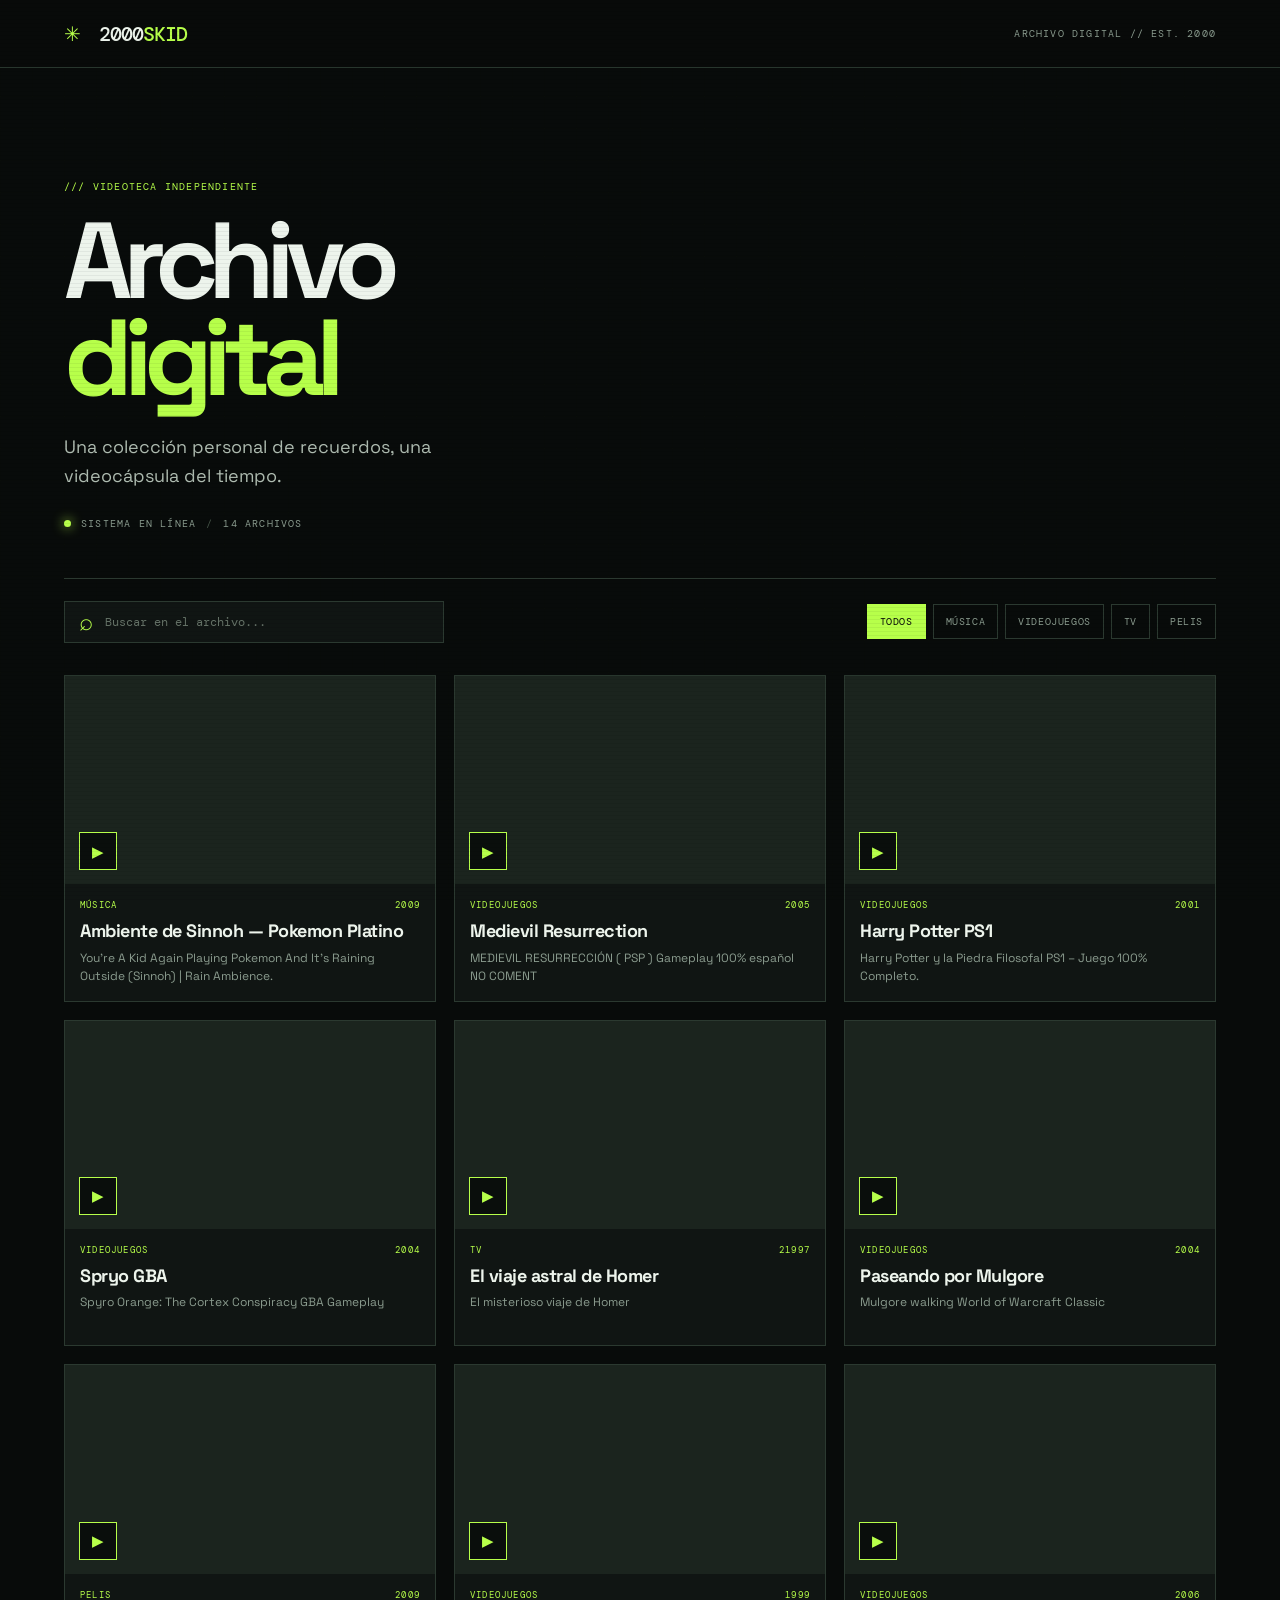
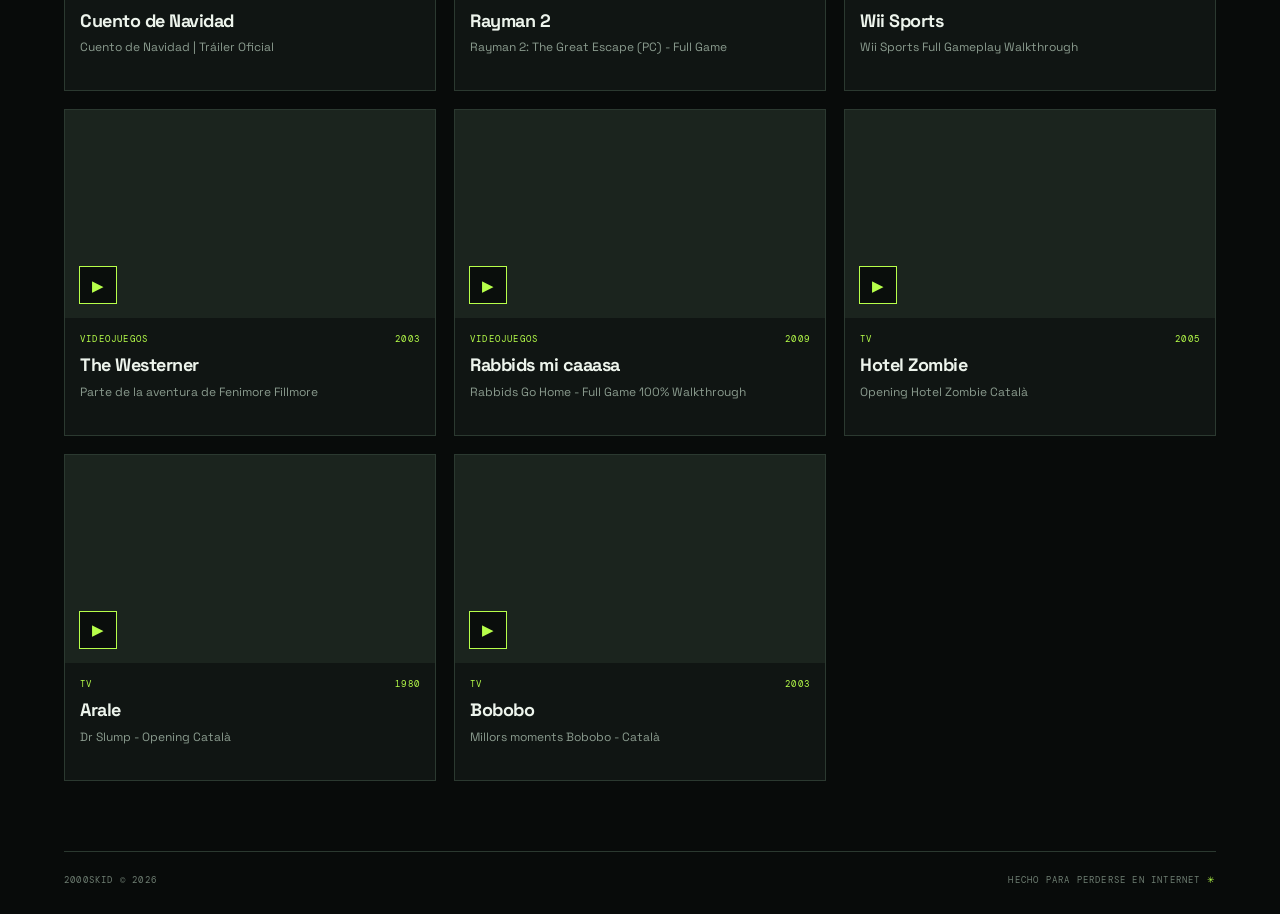
==== commit 76a3559f: "Update index_con_js.html" ====
--- a/index_con_js.html
+++ b/index_con_js.html
@@ -382,29 +382,12 @@
   </section>
 
   <section class="toolbar" aria-label="Buscar vídeos">
-     <a class="extra-button" href="#archivo-extra">ARCHIVO EXTRA ↗</a>
     <label class="searchbox">
       <span aria-hidden="true">⌕</span>
       <input id="search" type="search" placeholder="Buscar en el archivo..." autocomplete="off">
     </label>
     <div id="categories" class="categories" aria-label="Filtrar por categoría"></div>
   </section>
-   <section id="archivo-extra" class="archivo-extra">
-  <h2>ARCHIVO EXTRA</h2>
-  <p>Material perdido, recuerdos y vídeos especiales.</p>
-
-  <div class="extra-grid">
-    <article class="extra-video">
-      <h3>Mi vídeo extra</h3>
-      <a href="https://www.youtube.com/" target="_blank" rel="noopener">
-        VER VÍDEO ↗
-      </a>
-    </article>
-  </div>
-
-  <a href="#" class="extra-button">← VOLVER ARRIBA</a>
-</section>
-
   <section id="video-grid" class="video-grid" aria-live="polite"></section>
   <p id="empty-state" class="empty-state" hidden>
     No hay resultados. Prueba otra búsqueda o categoría.
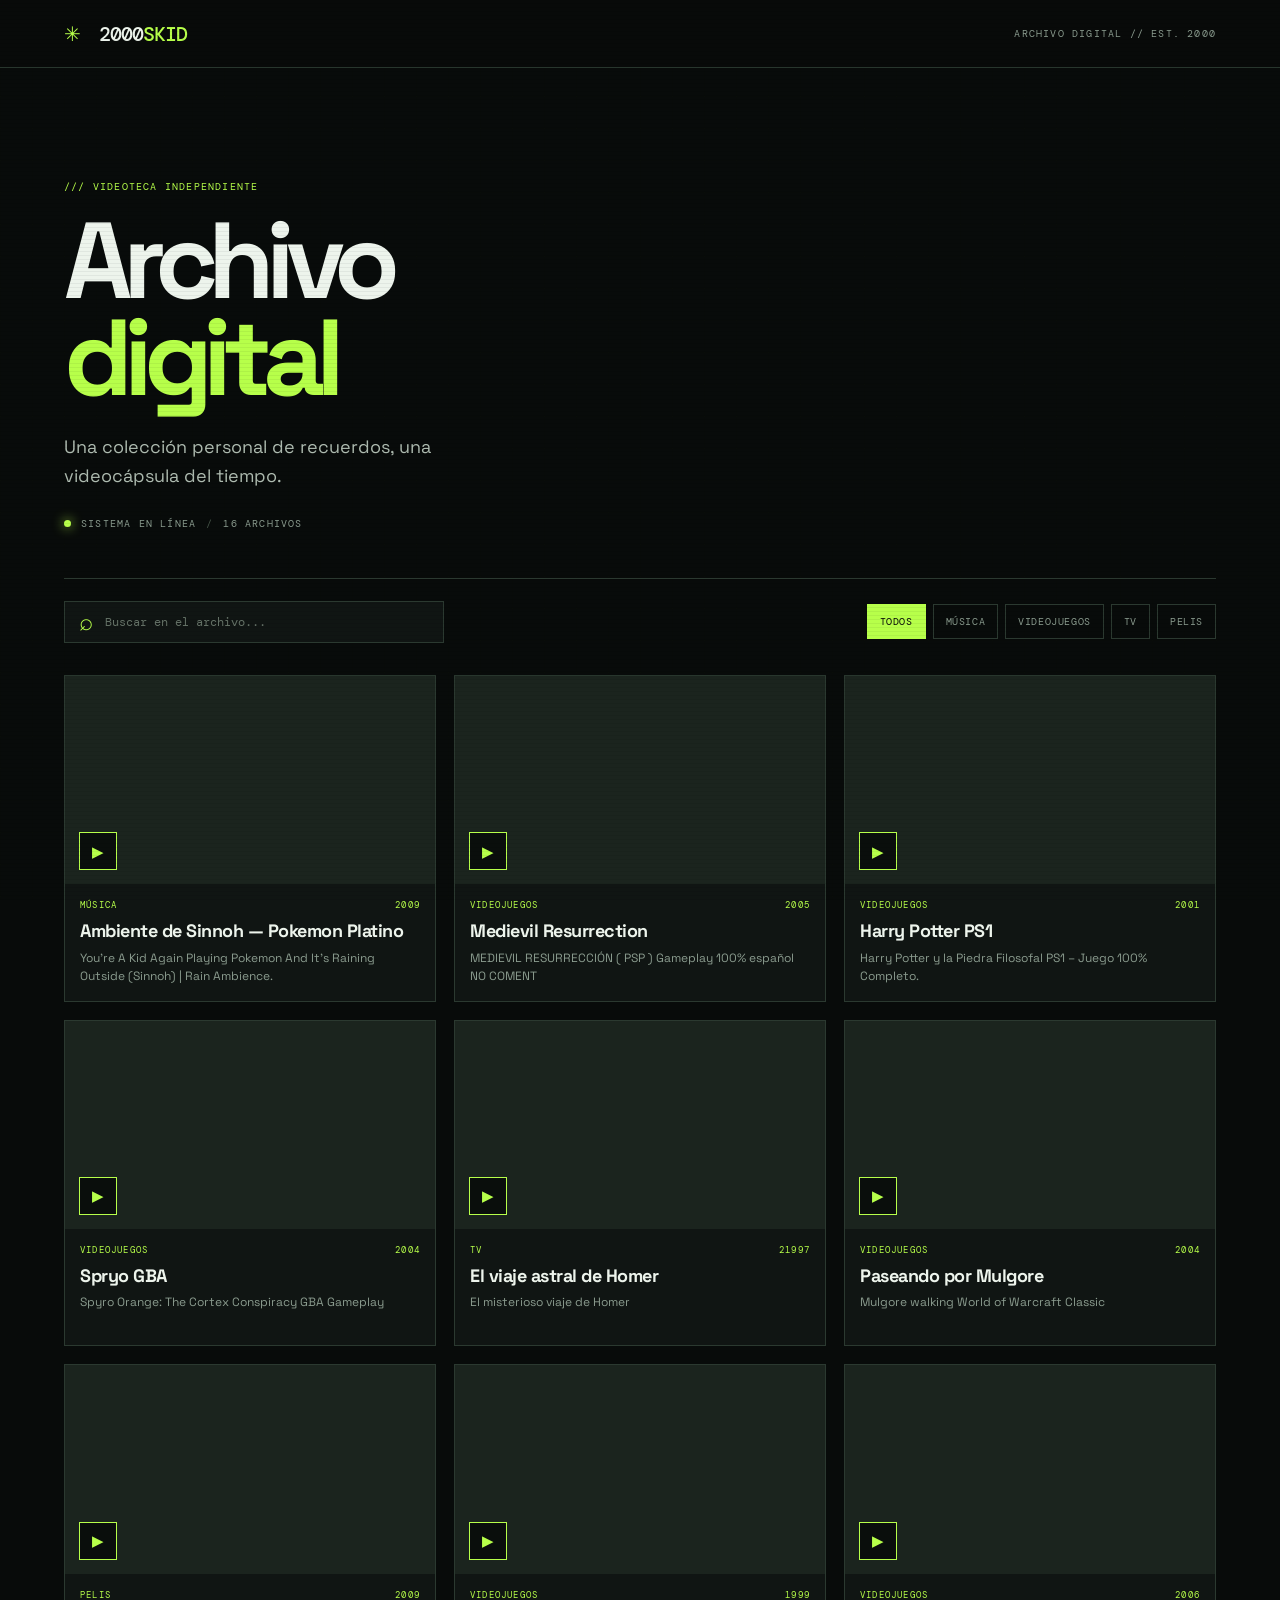
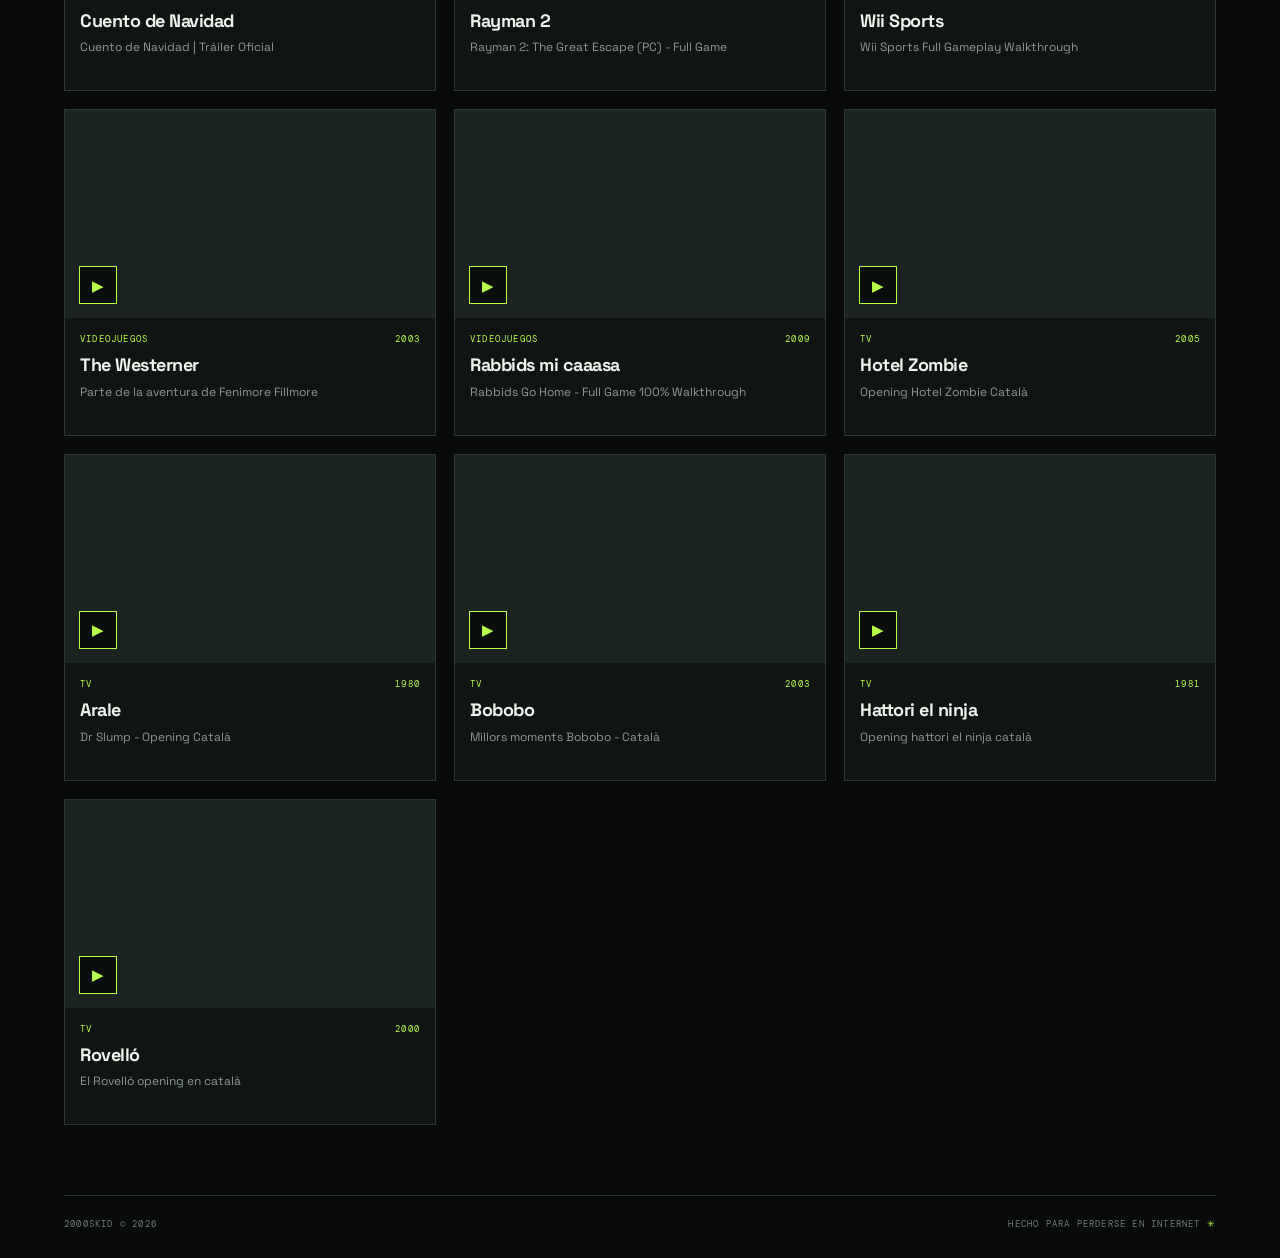
==== commit 252653a8: "Update index_con_js.html" ====
--- a/index_con_js.html
+++ b/index_con_js.html
@@ -516,6 +516,20 @@
     anio: "2003",
     descripcion: "Millors moments Bobobo - Català"
   },
+    {
+    titulo: "Hattori el ninja",
+    url: "https://www.youtube.com/watch?v=KEwGEKFN87Y&list=PL4YMJN4cGLQo5eHi21hakxX3okRSB-4UF&index=3",
+    categoria: "TV",
+    anio: "1981",
+    descripcion: "Opening hattori el ninja català"
+  },
+   {
+    titulo: "Rovelló",
+    url: "https://www.youtube.com/watch?v=TVXaSexbqV0&list=PL4YMJN4cGLQo5eHi21hakxX3okRSB-4UF&index=4",
+    categoria: "TV",
+    anio: "2000",
+    descripcion: "El Rovelló opening en català"
+  },
 ];
 
 const grid = document.getElementById("video-grid");
